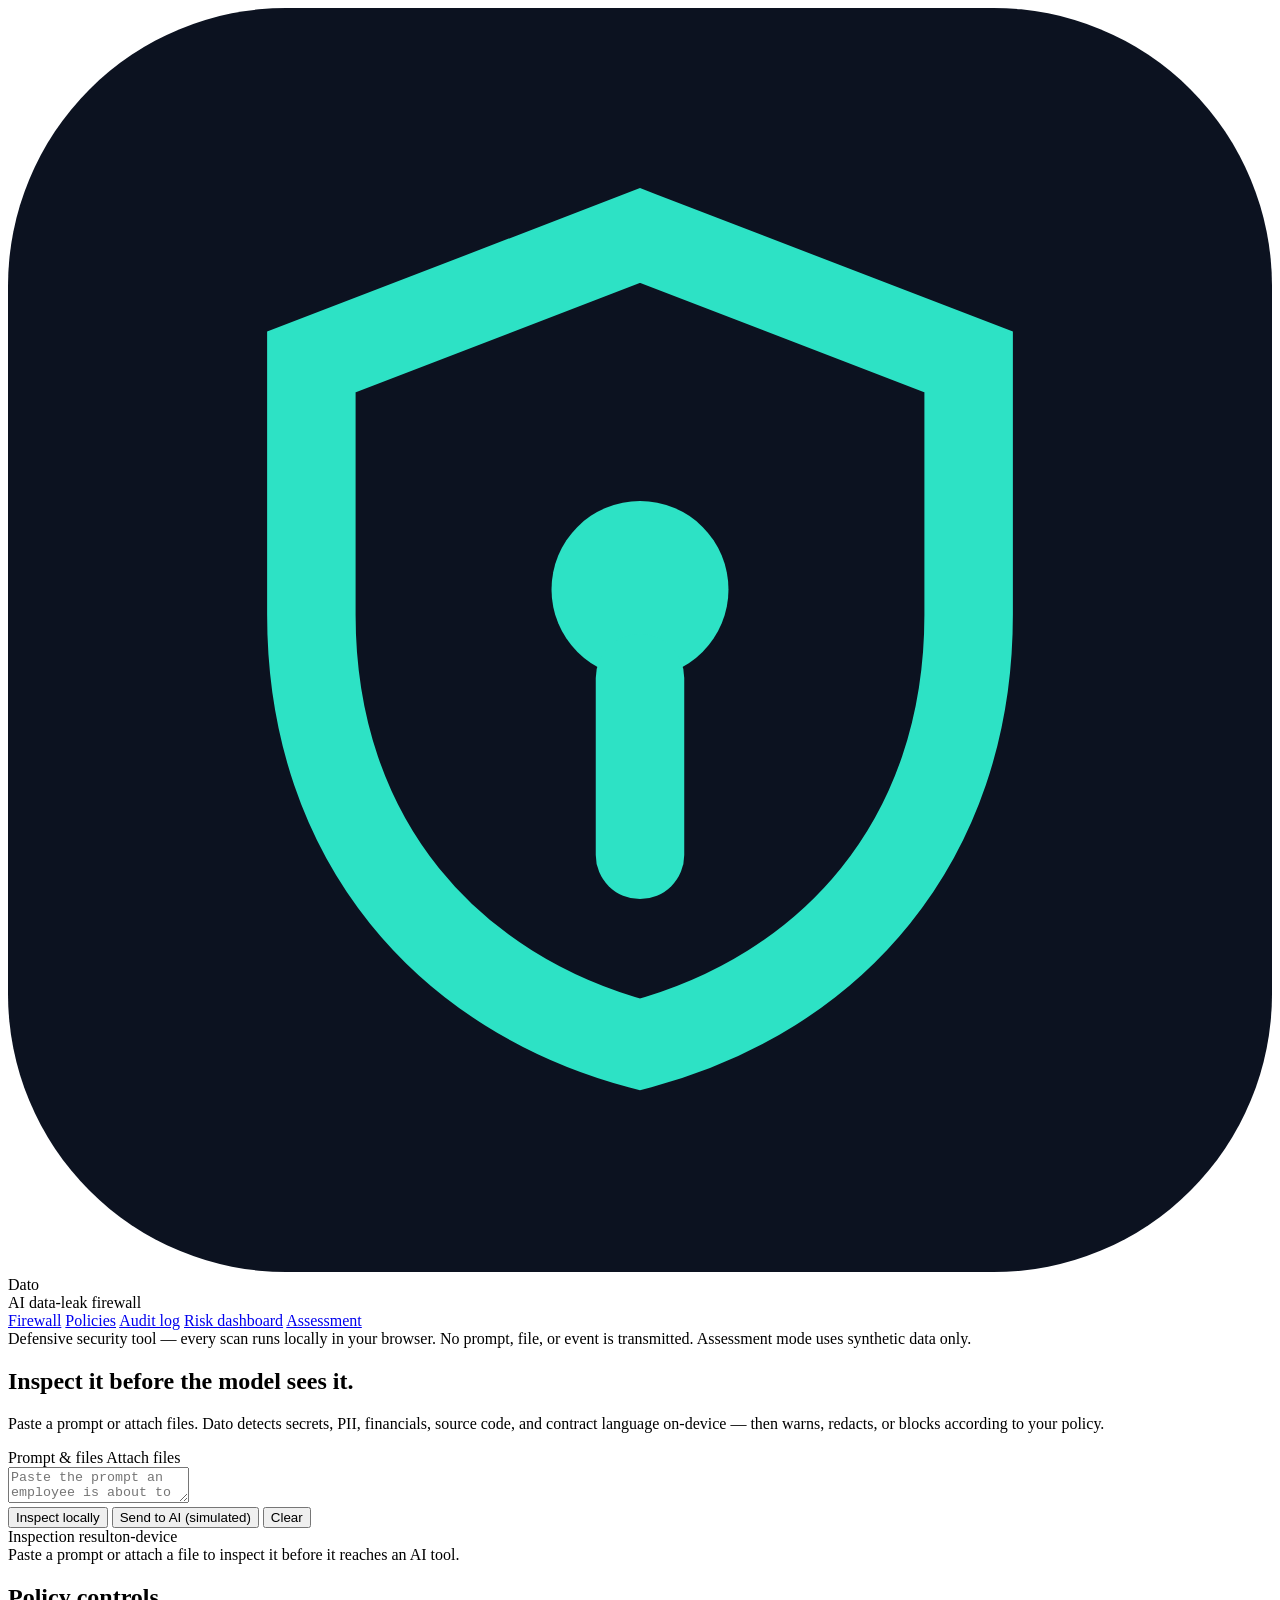
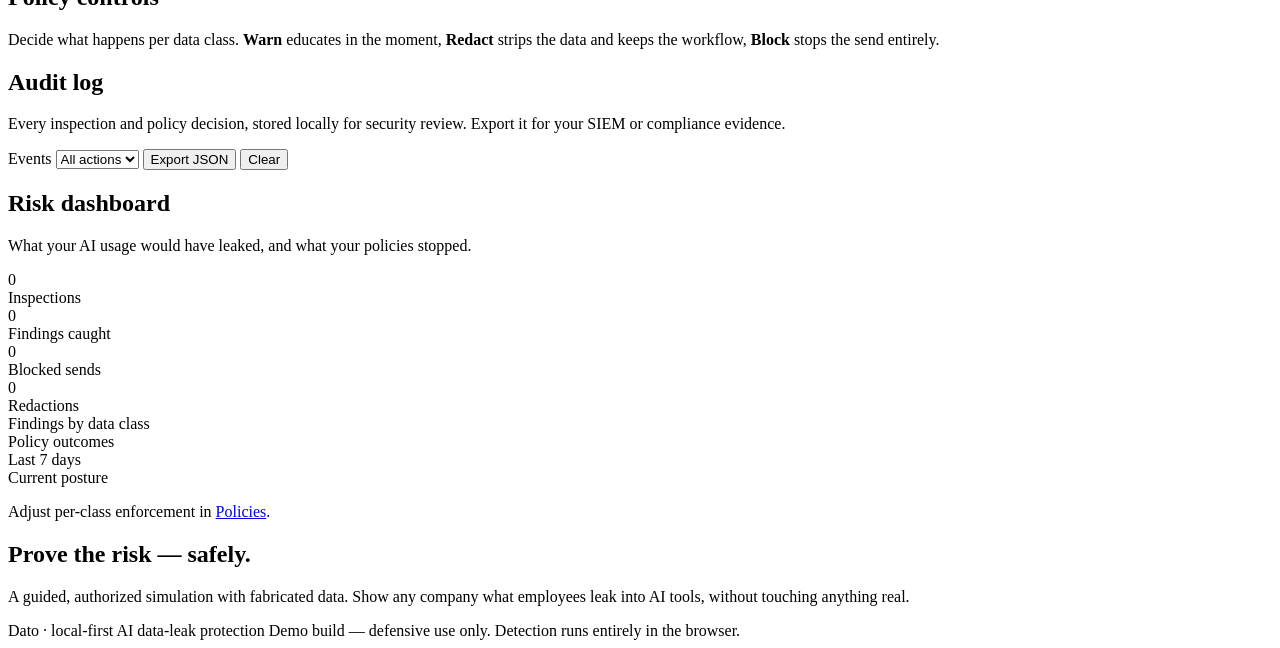
==== index.html @ f13fcc99 "Rename 1-index.html to index.html" ====
<!DOCTYPE html>
<html lang="en">
<head>
<meta charset="UTF-8">
<meta name="viewport" content="width=device-width, initial-scale=1.0">
<title>Dato — AI Data-Leak Firewall</title>
<meta name="description" content="Dato inspects prompts and files locally and stops confidential data before it reaches AI tools. Defensive, local-first, audit-ready.">
<link rel="icon" href="data:image/svg+xml,<svg xmlns='http://www.w3.org/2000/svg' viewBox='0 0 100 100'><rect width='100' height='100' rx='22' fill='%23070b14'/><path d='M50 18l26 10v20c0 18-11 30-26 34-15-4-26-16-26-34V28z' fill='none' stroke='%232de2c5' stroke-width='7'/><circle cx='50' cy='46' r='7' fill='%232de2c5'/><path d='M50 53v14' stroke='%232de2c5' stroke-width='7' stroke-linecap='round'/></svg>">
<link rel="stylesheet" href="styles.css">
</head>
<body>
<div class="bg-grid" aria-hidden="true"></div>

<header class="topbar">
  <div class="brand">
    <svg class="brand-mark" viewBox="0 0 100 100" aria-hidden="true">
      <rect width="100" height="100" rx="22" fill="#0c1220"/>
      <path d="M50 18l26 10v20c0 18-11 30-26 34-15-4-26-16-26-34V28z" fill="none" stroke="#2de2c5" stroke-width="7"/>
      <circle cx="50" cy="46" r="7" fill="#2de2c5"/>
      <path d="M50 53v14" stroke="#2de2c5" stroke-width="7" stroke-linecap="round"/>
    </svg>
    <div>
      <div class="brand-name">Dato</div>
      <div class="brand-tag">AI data-leak firewall</div>
    </div>
  </div>
  <nav class="nav">
    <a href="#firewall" id="nav-firewall" class="nav-link active">Firewall</a>
    <a href="#policies" id="nav-policies" class="nav-link">Policies</a>
    <a href="#activity" id="nav-activity" class="nav-link">Audit log</a>
    <a href="#dashboard" id="nav-dashboard" class="nav-link">Risk dashboard</a>
    <a href="#assessment" id="nav-assessment" class="nav-link nav-cta">Assessment</a>
  </nav>
</header>

<div class="safety-strip">
  <span class="pulse-dot"></span>
  Defensive security tool — every scan runs locally in your browser. No prompt, file, or event is transmitted. Assessment mode uses synthetic data only.
</div>

<main class="main">

  <!-- FIREWALL -->
  <section id="view-firewall" class="view active">
    <div class="view-head">
      <h1>Inspect it before the model sees it.</h1>
      <p class="lede">Paste a prompt or attach files. Dato detects secrets, PII, financials, source code, and contract language on-device — then warns, redacts, or blocks according to your policy.</p>
    </div>
    <div class="console-grid">
      <div class="panel">
        <div class="panel-head">
          <span class="panel-title">Prompt &amp; files</span>
          <label class="btn btn-ghost">
            Attach files
            <input type="file" id="file-input" multiple hidden
              accept=".txt,.md,.markdown,.csv,.json,.js,.ts,.py,.java,.go,.rb,.sh,.yaml,.yml,.xml,.html,.css,.sql,.log,.env,.ini,.cfg,.conf">
          </label>
        </div>
        <textarea id="prompt-input" class="prompt-input" spellcheck="false"
          placeholder="Paste the prompt an employee is about to send to ChatGPT, Claude, or any AI tool…"></textarea>
        <div id="attachments" class="attachments"></div>
        <div class="console-actions">
          <button id="scan-btn" class="btn btn-primary">Inspect locally</button>
          <button id="send-btn" class="btn btn-secondary">Send to AI (simulated)</button>
          <button id="clear-btn" class="btn btn-ghost">Clear</button>
        </div>
      </div>
      <div class="panel">
        <div class="panel-head"><span class="panel-title">Inspection result</span><span class="local-badge">on-device</span></div>
        <div id="scan-result" class="scan-result">
          <div class="empty-state">Paste a prompt or attach a file to inspect it before it reaches an AI tool.</div>
        </div>
      </div>
    </div>
  </section>

  <!-- POLICIES -->
  <section id="view-policies" class="view">
    <div class="view-head">
      <h1>Policy controls</h1>
      <p class="lede">Decide what happens per data class. <b>Warn</b> educates in the moment, <b>Redact</b> strips the data and keeps the workflow, <b>Block</b> stops the send entirely.</p>
    </div>
    <div class="panel"><div id="policy-list"></div></div>
  </section>

  <!-- ACTIVITY -->
  <section id="view-activity" class="view">
    <div class="view-head">
      <h1>Audit log</h1>
      <p class="lede">Every inspection and policy decision, stored locally for security review. Export it for your SIEM or compliance evidence.</p>
    </div>
    <div class="panel">
      <div class="panel-head">
        <span class="panel-title">Events</span>
        <span class="toolbar">
          <select id="activity-filter" class="select">
            <option value="all">All actions</option>
            <option value="block">Blocked</option>
            <option value="warn">Warned</option>
            <option value="redact">Redacted</option>
            <option value="allowed-clean">Clean</option>
          </select>
          <button id="export-log" class="btn btn-ghost">Export JSON</button>
          <button id="clear-log" class="btn btn-ghost danger">Clear</button>
        </span>
      </div>
      <div id="activity-list"></div>
    </div>
  </section>

  <!-- DASHBOARD -->
  <section id="view-dashboard" class="view">
    <div class="view-head">
      <h1>Risk dashboard</h1>
      <p class="lede">What your AI usage would have leaked, and what your policies stopped.</p>
    </div>
    <div class="stat-grid">
      <div class="stat-card"><div class="stat-num" id="stat-scans">0</div><div class="stat-label">Inspections</div></div>
      <div class="stat-card"><div class="stat-num" id="stat-findings">0</div><div class="stat-label">Findings caught</div></div>
      <div class="stat-card stat-block"><div class="stat-num" id="stat-blocked">0</div><div class="stat-label">Blocked sends</div></div>
      <div class="stat-card stat-redact"><div class="stat-num" id="stat-redacted">0</div><div class="stat-label">Redactions</div></div>
    </div>
    <div class="dash-grid">
      <div class="panel">
        <div class="panel-head"><span class="panel-title">Findings by data class</span></div>
        <div id="cat-bars" class="bars"></div>
      </div>
      <div class="panel">
        <div class="panel-head"><span class="panel-title">Policy outcomes</span></div>
        <div class="donut-wrap">
          <div id="action-donut" class="donut"></div>
          <div id="donut-legend" class="legend"></div>
        </div>
      </div>
      <div class="panel">
        <div class="panel-head"><span class="panel-title">Last 7 days</span></div>
        <div id="week-bars" class="week-bars"></div>
      </div>
      <div class="panel">
        <div class="panel-head"><span class="panel-title">Current posture</span></div>
        <div id="posture-line" class="posture"></div>
        <p class="posture-note">Adjust per-class enforcement in <a href="#policies" onclick="document.getElementById('nav-policies').click();return false;">Policies</a>.</p>
      </div>
    </div>
  </section>

  <!-- ASSESSMENT -->
  <section id="view-assessment" class="view">
    <div class="view-head">
      <h1>Prove the risk — safely.</h1>
      <p class="lede">A guided, authorized simulation with fabricated data. Show any company what employees leak into AI tools, without touching anything real.</p>
    </div>
    <div class="progress"><div id="assess-progress-fill" class="progress-fill"></div></div>
    <div id="assessment-stage"></div>
  </section>

</main>

<footer class="footer">
  <span>Dato · local-first AI data-leak protection</span>
  <span class="footer-note">Demo build — defensive use only. Detection runs entirely in the browser.</span>
</footer>

<script src="detectors.js"></script>
<script src="app.js"></script>
<script src="assessment.js"></script>
</body>
</html>
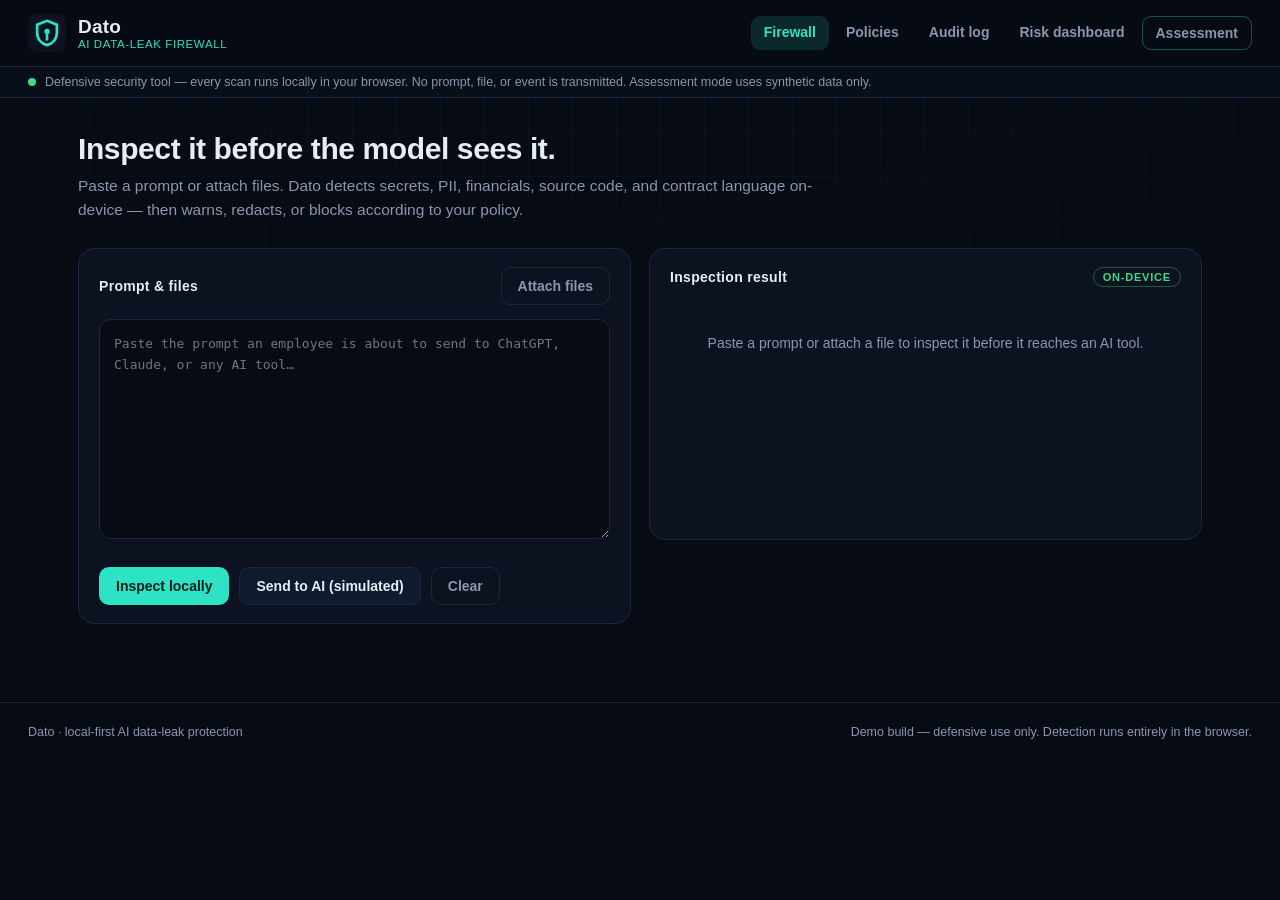
==== commit 36002c83: "Add planning docs and finish the web app. Co-Authored-By: Claude Sonnet 5.5 <noreply@anthropic.com>" ====
--- a/index.html
+++ b/index.html
@@ -56,18 +56,20 @@
               accept=".txt,.md,.markdown,.csv,.json,.js,.ts,.py,.java,.go,.rb,.sh,.yaml,.yml,.xml,.html,.css,.sql,.log,.env,.ini,.cfg,.conf">
           </label>
         </div>
-        <textarea id="prompt-input" class="prompt-input" spellcheck="false"
+        <label for="prompt-input" class="sr-only">Prompt to inspect</label>
+        <textarea id="prompt-input" class="prompt-input" spellcheck="false" aria-describedby="form-error"
           placeholder="Paste the prompt an employee is about to send to ChatGPT, Claude, or any AI tool…"></textarea>
+        <p id="form-error" class="form-error" role="alert" hidden></p>
         <div id="attachments" class="attachments"></div>
         <div class="console-actions">
-          <button id="scan-btn" class="btn btn-primary">Inspect locally</button>
+          <button id="scan-btn" class="btn btn-primary" title="Shortcut: Ctrl/Cmd + Enter">Inspect locally</button>
           <button id="send-btn" class="btn btn-secondary">Send to AI (simulated)</button>
           <button id="clear-btn" class="btn btn-ghost">Clear</button>
         </div>
       </div>
       <div class="panel">
         <div class="panel-head"><span class="panel-title">Inspection result</span><span class="local-badge">on-device</span></div>
-        <div id="scan-result" class="scan-result">
+        <div id="scan-result" class="scan-result" aria-live="polite">
           <div class="empty-state">Paste a prompt or attach a file to inspect it before it reaches an AI tool.</div>
         </div>
       </div>
@@ -81,6 +83,10 @@
       <p class="lede">Decide what happens per data class. <b>Warn</b> educates in the moment, <b>Redact</b> strips the data and keeps the workflow, <b>Block</b> stops the send entirely.</p>
     </div>
     <div class="panel"><div id="policy-list"></div></div>
+    <div class="reset-row">
+      <button id="reset-all" class="btn btn-ghost danger">Reset everything</button>
+      <span class="reset-note">Restores default policies, clears the audit log and the prompt box.</span>
+    </div>
   </section>
 
   <!-- ACTIVITY -->
@@ -114,6 +120,7 @@
       <h1>Risk dashboard</h1>
       <p class="lede">What your AI usage would have leaked, and what your policies stopped.</p>
     </div>
+    <p id="dash-empty" class="empty-state dash-empty" hidden>No data yet. Inspect a prompt on the Firewall tab and this dashboard fills in.</p>
     <div class="stat-grid">
       <div class="stat-card"><div class="stat-num" id="stat-scans">0</div><div class="stat-label">Inspections</div></div>
       <div class="stat-card"><div class="stat-num" id="stat-findings">0</div><div class="stat-label">Findings caught</div></div>
@@ -139,7 +146,7 @@
       <div class="panel">
         <div class="panel-head"><span class="panel-title">Current posture</span></div>
         <div id="posture-line" class="posture"></div>
-        <p class="posture-note">Adjust per-class enforcement in <a href="#policies" onclick="document.getElementById('nav-policies').click();return false;">Policies</a>.</p>
+        <p class="posture-note">Adjust per-class enforcement in <a href="#policies" id="goto-policies">Policies</a>.</p>
       </div>
     </div>
   </section>
--- a/styles.css
+++ b/styles.css
@@ -0,0 +1,316 @@
+/* Dato — brand system: deep-ink console, signal teal, amber, red */
+:root {
+  --bg: #070b14;
+  --panel: #0c1220;
+  --panel-2: #101a2e;
+  --line: #1b2740;
+  --text: #e6edf7;
+  --muted: #8a97ac;
+  --teal: #2de2c5;
+  --teal-dim: rgba(45, 226, 197, 0.14);
+  --amber: #ffb020;
+  --red: #ff4d5e;
+  --violet: #7c5cff;
+  --green: #3ddc84;
+  --mono: "SFMono-Regular", ui-monospace, "JetBrains Mono", Menlo, Consolas, monospace;
+}
+* { box-sizing: border-box; }
+html, body { margin: 0; padding: 0; }
+body {
+  background: var(--bg);
+  color: var(--text);
+  font-family: -apple-system, BlinkMacSystemFont, "Segoe UI", Inter, Roboto, Helvetica, Arial, sans-serif;
+  min-height: 100vh;
+}
+.bg-grid {
+  position: fixed; inset: 0; pointer-events: none; z-index: 0;
+  background-image:
+    linear-gradient(rgba(45,226,197,0.045) 1px, transparent 1px),
+    linear-gradient(90deg, rgba(45,226,197,0.045) 1px, transparent 1px);
+  background-size: 44px 44px;
+  mask-image: radial-gradient(ellipse 90% 60% at 50% 0%, black 30%, transparent 75%);
+}
+
+/* Top bar */
+.topbar {
+  position: sticky; top: 0; z-index: 20;
+  display: flex; align-items: center; justify-content: space-between; gap: 16px;
+  padding: 14px 28px;
+  background: rgba(7, 11, 20, 0.82);
+  backdrop-filter: blur(12px);
+  border-bottom: 1px solid var(--line);
+}
+.brand { display: flex; align-items: center; gap: 12px; }
+.brand-mark { width: 38px; height: 38px; }
+.brand-name { font-weight: 800; font-size: 19px; letter-spacing: 0.2px; }
+.brand-tag { font-size: 11.5px; color: var(--teal); letter-spacing: 0.6px; text-transform: uppercase; }
+.nav { display: flex; gap: 4px; flex-wrap: wrap; }
+.nav-link {
+  color: var(--muted); text-decoration: none; font-size: 14px; font-weight: 600;
+  padding: 8px 13px; border-radius: 9px; transition: all 0.15s;
+}
+.nav-link:hover { color: var(--text); background: var(--panel-2); }
+.nav-link.active { color: var(--teal); background: var(--teal-dim); }
+.nav-cta { border: 1px solid rgba(45,226,197,0.35); }
+
+.safety-strip {
+  position: relative; z-index: 1;
+  display: flex; align-items: center; gap: 9px;
+  font-size: 12.5px; color: var(--muted);
+  padding: 8px 28px; border-bottom: 1px solid var(--line);
+  background: rgba(12, 18, 32, 0.6);
+}
+.pulse-dot {
+  width: 8px; height: 8px; border-radius: 50%; background: var(--green);
+  box-shadow: 0 0 0 0 rgba(61, 220, 132, 0.5); animation: pulse 2.4s infinite; flex: none;
+}
+@keyframes pulse { 70% { box-shadow: 0 0 0 9px rgba(61,220,132,0); } 100% { box-shadow: 0 0 0 0 rgba(61,220,132,0); } }
+
+.main { position: relative; z-index: 1; max-width: 1180px; margin: 0 auto; padding: 34px 28px 60px; }
+.view { display: none; }
+.view.active { display: block; animation: rise 0.25s ease; }
+@keyframes rise { from { opacity: 0; transform: translateY(6px); } }
+
+.view-head h1 { font-size: 30px; margin: 0 0 8px; letter-spacing: -0.4px; }
+.lede { color: var(--muted); font-size: 15.5px; max-width: 760px; margin: 0 0 26px; line-height: 1.55; }
+
+/* Panels */
+.panel {
+  background: var(--panel); border: 1px solid var(--line); border-radius: 16px;
+  padding: 18px 20px; margin-bottom: 18px;
+}
+.panel-head { display: flex; align-items: center; justify-content: space-between; margin-bottom: 14px; gap: 10px; flex-wrap: wrap; }
+.panel-title { font-weight: 700; font-size: 14px; letter-spacing: 0.3px; }
+.local-badge {
+  font-size: 11px; font-weight: 700; color: var(--green); letter-spacing: 0.8px; text-transform: uppercase;
+  border: 1px solid rgba(61,220,132,0.35); padding: 3px 9px; border-radius: 20px;
+}
+.toolbar { display: flex; gap: 8px; align-items: center; }
+
+/* Buttons */
+.btn {
+  font: inherit; font-size: 14px; font-weight: 700; cursor: pointer;
+  border-radius: 10px; padding: 10px 16px; border: 1px solid transparent;
+  transition: all 0.15s; display: inline-flex; align-items: center; gap: 7px;
+}
+.btn-primary { background: var(--teal); color: #052018; }
+.btn-primary:hover { filter: brightness(1.1); }
+.btn-secondary { background: var(--panel-2); color: var(--text); border-color: var(--line); }
+.btn-secondary:hover:not(:disabled) { border-color: var(--teal); color: var(--teal); }
+.btn-ghost { background: transparent; color: var(--muted); border-color: var(--line); }
+.btn-ghost:hover { color: var(--text); border-color: var(--muted); }
+.btn-ghost.danger:hover { color: var(--red); border-color: var(--red); }
+.btn:disabled { opacity: 0.45; cursor: not-allowed; }
+
+/* Console */
+.console-grid { display: grid; grid-template-columns: 1fr 1fr; gap: 18px; align-items: start; }
+@media (max-width: 900px) { .console-grid { grid-template-columns: 1fr; } }
+.prompt-input {
+  width: 100%; min-height: 220px; resize: vertical;
+  background: var(--bg); color: var(--text);
+  border: 1px solid var(--line); border-radius: 12px;
+  font-family: var(--mono); font-size: 13px; line-height: 1.6;
+  padding: 14px; outline: none;
+}
+.prompt-input:focus { border-color: var(--teal); box-shadow: 0 0 0 3px var(--teal-dim); }
+.attachments { display: flex; flex-wrap: wrap; gap: 8px; margin-top: 10px; }
+.chip {
+  display: inline-flex; align-items: center; gap: 6px;
+  background: var(--panel-2); border: 1px solid var(--line); color: var(--muted);
+  font-size: 12.5px; padding: 5px 10px; border-radius: 20px;
+}
+.chip-x { background: none; border: none; color: var(--muted); cursor: pointer; font-size: 15px; padding: 0 2px; }
+.chip-x:hover { color: var(--red); }
+.console-actions { display: flex; gap: 10px; margin-top: 14px; flex-wrap: wrap; }
+
+.scan-result { min-height: 220px; }
+.empty-state { color: var(--muted); font-size: 14px; padding: 34px 10px; text-align: center; }
+
+/* Verdicts */
+.verdict { border-radius: 12px; padding: 14px 16px; margin-bottom: 16px; border: 1px solid; }
+.verdict-title { font-weight: 800; font-size: 15px; margin-bottom: 3px; }
+.verdict-sub { font-size: 13px; opacity: 0.85; line-height: 1.5; }
+.verdict-allow { background: rgba(61,220,132,0.08); border-color: rgba(61,220,132,0.4); color: var(--green); }
+.verdict-warn { background: rgba(255,176,32,0.08); border-color: rgba(255,176,32,0.4); color: var(--amber); }
+.verdict-redact { background: rgba(124,92,255,0.09); border-color: rgba(124,92,255,0.45); color: #b8a8ff; }
+.verdict-block { background: rgba(255,77,94,0.08); border-color: rgba(255,77,94,0.45); color: var(--red); }
+
+/* Findings */
+.findings { display: flex; flex-direction: column; gap: 12px; }
+.finding-group { border: 1px solid var(--line); border-radius: 12px; padding: 12px 14px; background: var(--bg); }
+.finding-cat { display: flex; align-items: center; gap: 8px; font-weight: 700; font-size: 13.5px; margin-bottom: 9px; }
+.finding-cat .count { color: var(--muted); font-weight: 600; }
+.cat-dot { width: 9px; height: 9px; border-radius: 3px; display: inline-block; flex: none; }
+.cat-secrets { background: var(--red); } .cat-pii { background: var(--amber); }
+.cat-financial { background: var(--violet); } .cat-source { background: var(--teal); }
+.cat-contract { background: #4da3ff; }
+.cat-bg-secrets { background: var(--red); } .cat-bg-pii { background: var(--amber); }
+.cat-bg-financial { background: var(--violet); } .cat-bg-source { background: var(--teal); }
+.cat-bg-contract { background: #4da3ff; }
+.finding { display: flex; align-items: center; gap: 10px; padding: 7px 9px; border-radius: 8px; font-size: 13px; }
+.finding:hover { background: var(--panel-2); }
+.finding-label { flex: 1; }
+.sev {
+  font-size: 10px; font-weight: 800; letter-spacing: 0.7px; padding: 2px 7px; border-radius: 5px; flex: none;
+}
+.sev-critical { background: rgba(255,77,94,0.16); color: var(--red); }
+.sev-high { background: rgba(255,176,32,0.14); color: var(--amber); }
+.sev-medium { background: rgba(124,92,255,0.16); color: #b8a8ff; }
+.sev-low { background: rgba(138,151,172,0.16); color: var(--muted); }
+.masked { font-family: var(--mono); font-size: 11.5px; color: var(--muted); background: var(--panel-2); padding: 3px 8px; border-radius: 6px; }
+
+.policy-tag { font-size: 10.5px; font-weight: 800; letter-spacing: 0.6px; text-transform: uppercase; padding: 3px 9px; border-radius: 14px; margin-left: auto; }
+.policy-allow { background: rgba(61,220,132,0.12); color: var(--green); }
+.policy-warn { background: rgba(255,176,32,0.13); color: var(--amber); }
+.policy-redact { background: rgba(124,92,255,0.16); color: #b8a8ff; }
+.policy-block { background: rgba(255,77,94,0.14); color: var(--red); }
+
+.redacted-box { margin-top: 16px; border: 1px solid rgba(124,92,255,0.4); border-radius: 12px; padding: 14px; background: rgba(124,92,255,0.05); }
+.redacted-head { font-weight: 700; font-size: 13px; color: #b8a8ff; margin-bottom: 8px; }
+.redacted-text {
+  font-family: var(--mono); font-size: 12px; line-height: 1.6; white-space: pre-wrap; word-break: break-word;
+  background: var(--bg); border: 1px solid var(--line); border-radius: 8px; padding: 12px; max-height: 260px; overflow: auto; margin: 0 0 10px;
+}
+
+/* Policies */
+.policy-row {
+  display: flex; align-items: center; justify-content: space-between; gap: 14px;
+  padding: 15px 4px; border-bottom: 1px solid var(--line); flex-wrap: wrap;
+}
+.policy-row:last-child { border-bottom: none; }
+.policy-info { display: flex; align-items: center; gap: 12px; }
+.policy-name { font-weight: 700; font-size: 14.5px; }
+.policy-desc { color: var(--muted); font-size: 12.5px; margin-top: 2px; }
+.segmented { display: flex; border: 1px solid var(--line); border-radius: 10px; overflow: hidden; }
+.seg-btn {
+  font: inherit; font-size: 12.5px; font-weight: 700; background: transparent; color: var(--muted);
+  border: none; padding: 8px 15px; cursor: pointer; border-right: 1px solid var(--line);
+}
+.seg-btn:last-child { border-right: none; }
+.seg-btn:hover { color: var(--text); }
+.seg-btn.active.seg-allow { background: rgba(61,220,132,0.15); color: var(--green); }
+.seg-btn.active.seg-warn { background: rgba(255,176,32,0.15); color: var(--amber); }
+.seg-btn.active.seg-redact { background: rgba(124,92,255,0.18); color: #b8a8ff; }
+.seg-btn.active.seg-block { background: rgba(255,77,94,0.15); color: var(--red); }
+
+/* Log table */
+.log-table { width: 100%; border-collapse: collapse; font-size: 13px; }
+.log-table th {
+  text-align: left; color: var(--muted); font-size: 11px; text-transform: uppercase; letter-spacing: 0.8px;
+  padding: 9px 10px; border-bottom: 1px solid var(--line);
+}
+.log-table td { padding: 10px; border-bottom: 1px solid var(--line); }
+.log-table tr:hover td { background: var(--panel-2); }
+.mono { font-family: var(--mono); font-size: 12px; color: var(--muted); }
+.action-tag { font-size: 11px; font-weight: 800; letter-spacing: 0.5px; padding: 3px 9px; border-radius: 12px; text-transform: uppercase; }
+.action-block { background: rgba(255,77,94,0.14); color: var(--red); }
+.action-warn { background: rgba(255,176,32,0.13); color: var(--amber); }
+.action-redact { background: rgba(124,92,255,0.16); color: #b8a8ff; }
+.action-allowed-clean, .action-allow { background: rgba(61,220,132,0.12); color: var(--green); }
+.action-sent-send, .action-sent-redacted { background: rgba(45,226,197,0.13); color: var(--teal); }
+.select {
+  font: inherit; font-size: 13px; background: var(--panel-2); color: var(--text);
+  border: 1px solid var(--line); border-radius: 9px; padding: 8px 10px;
+}
+
+/* Dashboard */
+.stat-grid { display: grid; grid-template-columns: repeat(4, 1fr); gap: 14px; margin-bottom: 18px; }
+@media (max-width: 800px) { .stat-grid { grid-template-columns: repeat(2, 1fr); } }
+.stat-card { background: var(--panel); border: 1px solid var(--line); border-radius: 14px; padding: 18px; }
+.stat-num { font-size: 32px; font-weight: 800; letter-spacing: -0.5px; }
+.stat-label { color: var(--muted); font-size: 12.5px; margin-top: 3px; }
+.stat-block .stat-num { color: var(--red); }
+.stat-redact .stat-num { color: #b8a8ff; }
+.dash-grid { display: grid; grid-template-columns: 1fr 1fr; gap: 18px; }
+@media (max-width: 900px) { .dash-grid { grid-template-columns: 1fr; } }
+.bars { display: flex; flex-direction: column; gap: 12px; padding: 4px 0; }
+.bar-row { display: flex; align-items: center; gap: 12px; font-size: 13px; }
+.bar-label { width: 210px; display: flex; align-items: center; gap: 8px; color: var(--muted); flex: none; }
+.bar-track { flex: 1; height: 10px; background: var(--bg); border-radius: 6px; overflow: hidden; }
+.bar-fill { display: block; height: 100%; border-radius: 6px; transition: width 0.4s ease; }
+.bar-num { width: 30px; text-align: right; font-weight: 700; flex: none; }
+.donut-wrap { display: flex; align-items: center; gap: 22px; padding: 8px 4px; flex-wrap: wrap; }
+.donut { width: 130px; height: 130px; border-radius: 50%; position: relative; flex: none; }
+.donut::after { content: ""; position: absolute; inset: 24px; background: var(--panel); border-radius: 50%; }
+.legend { display: flex; flex-direction: column; gap: 9px; font-size: 13.5px; color: var(--muted); }
+.legend-item { display: flex; align-items: center; gap: 8px; }
+.legend-item b { color: var(--text); }
+.legend-dot { width: 10px; height: 10px; border-radius: 3px; }
+.week-bars { display: flex; align-items: flex-end; gap: 10px; height: 130px; padding: 8px 4px 0; }
+.day-col { flex: 1; display: flex; flex-direction: column; align-items: center; gap: 6px; height: 100%; justify-content: flex-end; }
+.day-bar { width: 100%; max-width: 34px; background: linear-gradient(180deg, var(--teal), rgba(45,226,197,0.35)); border-radius: 6px 6px 2px 2px; min-height: 3px; }
+.day-label { font-size: 11px; color: var(--muted); }
+.posture { display: flex; flex-wrap: wrap; gap: 7px; }
+.posture .policy-tag { margin-left: 0; }
+.posture-note { color: var(--muted); font-size: 13px; margin-top: 14px; }
+.posture-note a { color: var(--teal); }
+
+/* Assessment */
+.progress { height: 5px; background: var(--panel-2); border-radius: 4px; overflow: hidden; margin-bottom: 20px; }
+.progress-fill { height: 100%; width: 0; background: var(--teal); transition: width 0.4s ease; }
+.assess-card { background: var(--panel); border: 1px solid var(--line); border-radius: 16px; padding: 26px 28px; }
+.assess-kicker { color: var(--teal); font-size: 12px; font-weight: 800; letter-spacing: 1.1px; text-transform: uppercase; margin-bottom: 8px; }
+.assess-card h3 { margin: 0 0 10px; font-size: 23px; letter-spacing: -0.3px; }
+.assess-card p { color: var(--muted); line-height: 1.6; font-size: 14.5px; }
+.assess-card p b, .assess-card li b { color: var(--text); }
+.assess-list { color: var(--muted); line-height: 1.8; font-size: 14.5px; margin: 0 0 20px; padding-left: 20px; }
+.assess-task { font-style: italic; }
+.compare { display: grid; grid-template-columns: 1fr 1fr; gap: 14px; margin: 18px 0; }
+@media (max-width: 700px) { .compare { grid-template-columns: 1fr; } }
+.compare-col { border-radius: 13px; padding: 18px; text-align: center; border: 1px solid; }
+.compare-danger { background: rgba(255,77,94,0.07); border-color: rgba(255,77,94,0.35); }
+.compare-safe { background: rgba(45,226,197,0.06); border-color: rgba(45,226,197,0.35); }
+.compare-head { font-size: 12px; font-weight: 800; letter-spacing: 1px; text-transform: uppercase; color: var(--muted); }
+.compare-big { font-size: 42px; font-weight: 800; margin: 6px 0 2px; }
+.compare-danger .compare-big { color: var(--red); }
+.compare-safe .compare-big { color: var(--teal); }
+.compare-sub { font-size: 12.5px; color: var(--muted); }
+.prompt-preview { margin: 16px 0; }
+.prompt-preview-head { font-size: 12px; font-weight: 700; color: var(--muted); text-transform: uppercase; letter-spacing: 0.8px; margin-bottom: 7px; }
+.prompt-preview pre {
+  font-family: var(--mono); font-size: 12px; line-height: 1.6; white-space: pre-wrap; word-break: break-word;
+  background: var(--bg); border: 1px solid var(--line); border-radius: 10px; padding: 13px; max-height: 240px; overflow: auto; margin: 0;
+}
+.assess-lesson { background: var(--teal-dim); border: 1px solid rgba(45,226,197,0.3); border-radius: 10px; padding: 12px 14px; font-size: 14px !important; }
+.assess-actions { display: flex; gap: 10px; margin-top: 20px; }
+.chips { display: flex; flex-wrap: wrap; gap: 8px; margin: 14px 0 18px; }
+.chips .chip b { color: var(--text); }
+.recommendations { margin-top: 20px; border: 1px solid var(--line); border-radius: 12px; padding: 16px 18px; background: var(--bg); }
+.rec-head { font-weight: 800; font-size: 13px; letter-spacing: 0.8px; text-transform: uppercase; color: var(--teal); margin-bottom: 8px; }
+.recommendations ol { margin: 0; padding-left: 20px; color: var(--muted); line-height: 1.8; font-size: 14px; }
+.recommendations li b { color: var(--text); }
+
+.footer {
+  position: relative; z-index: 1;
+  display: flex; justify-content: space-between; gap: 12px; flex-wrap: wrap;
+  padding: 22px 28px; border-top: 1px solid var(--line);
+  color: var(--muted); font-size: 12.5px;
+}
+@media (max-width: 720px) {
+  .topbar { flex-direction: column; align-items: flex-start; padding: 12px 16px; }
+  .main { padding: 24px 16px 48px; }
+  .safety-strip { padding: 8px 16px; }
+  .view-head h1 { font-size: 24px; }
+}
+
+/* ---- States: invalid input, armed confirm, reset ---- */
+.sr-only { position: absolute; width: 1px; height: 1px; overflow: hidden; clip: rect(0 0 0 0); white-space: nowrap; }
+.form-error {
+  margin: 10px 0 0; padding: 10px 12px; font-size: 13.5px; color: var(--red);
+  background: rgba(255,77,94,0.08); border: 1px solid rgba(255,77,94,0.45); border-radius: 10px;
+}
+.form-error[hidden], .dash-empty[hidden] { display: none; }
+.prompt-input.invalid { border-color: var(--red); }
+.btn.armed { color: var(--red); border-color: var(--red); background: rgba(255,77,94,0.08); }
+.reset-row { display: flex; align-items: center; gap: 14px; flex-wrap: wrap; margin-top: 18px; }
+.reset-note { color: var(--muted); font-size: 13px; }
+
+/* ---- Phone ---- */
+.table-scroll { overflow-x: auto; }
+.toolbar { flex-wrap: wrap; }
+@media (max-width: 720px) {
+  .segmented { width: 100%; }
+  .seg-btn { flex: 1; padding: 10px 6px; }
+  .console-actions { flex-wrap: wrap; }
+  .panel { padding: 16px; }
+}
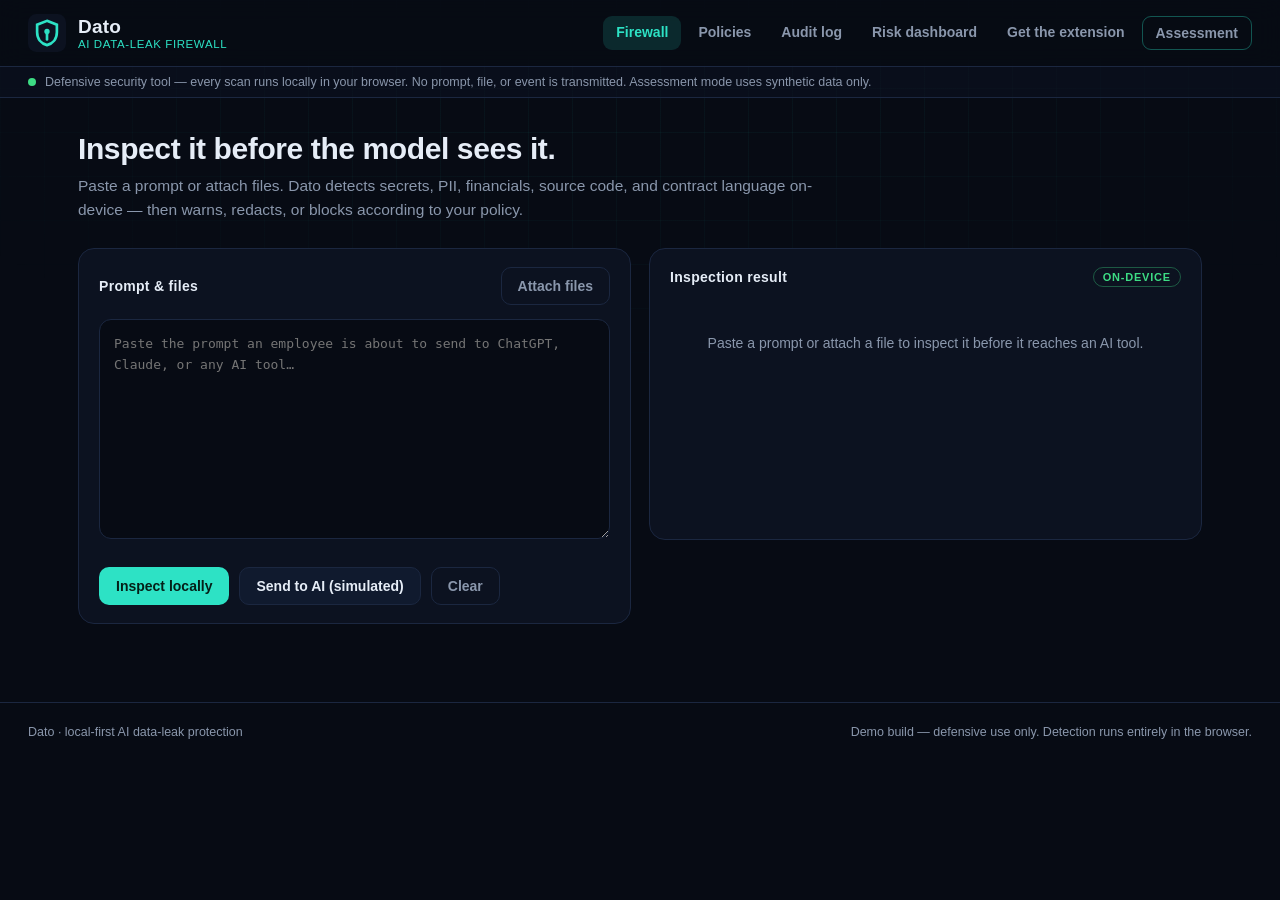
==== commit 162a30e0: "Add a Get the extension tab with a direct download. Co-Authored-By: Claude Opus 5.5 <noreply@anthrop" ====
--- a/index.html
+++ b/index.html
@@ -29,6 +29,7 @@
     <a href="#policies" id="nav-policies" class="nav-link">Policies</a>
     <a href="#activity" id="nav-activity" class="nav-link">Audit log</a>
     <a href="#dashboard" id="nav-dashboard" class="nav-link">Risk dashboard</a>
+    <a href="#install" id="nav-install" class="nav-link">Get the extension</a>
     <a href="#assessment" id="nav-assessment" class="nav-link nav-cta">Assessment</a>
   </nav>
 </header>
@@ -151,6 +152,37 @@
     </div>
   </section>
 
+  <!-- INSTALL -->
+  <section id="view-install" class="view">
+    <div class="view-head">
+      <h1>Put Dato in front of every AI tool.</h1>
+      <p class="lede">The Chrome extension runs the same checks right inside ChatGPT, Claude, and Gemini, and stops the prompt before it sends. Everything stays on the computer.</p>
+    </div>
+    <div class="console-grid">
+      <div class="panel">
+        <div class="panel-head"><span class="panel-title">Install in Chrome</span><span class="local-badge">free · local only</span></div>
+        <p><a class="btn btn-primary" href="dato-extension.zip" download>Download Dato for Chrome</a></p>
+        <ol class="install-steps">
+          <li>Unzip <code>dato-extension.zip</code>. You get a folder called <code>extension</code>.</li>
+          <li>In Chrome, go to <code>chrome://extensions</code>.</li>
+          <li>Turn on <b>Developer mode</b> in the top-right corner.</li>
+          <li>Click <b>Load unpacked</b> and choose the <code>extension</code> folder.</li>
+          <li>Pin Dato from the Extensions menu, then open ChatGPT, Claude, or Gemini and look for <b>Dato · Protected locally</b>.</li>
+        </ol>
+        <p class="posture-note">Keep the folder on your computer. Chrome runs Dato from it.</p>
+      </div>
+      <div class="panel">
+        <div class="panel-head"><span class="panel-title">Quick test</span></div>
+        <p class="posture-note">Paste this fake example into ChatGPT, Claude, or Gemini. Dato should stop it before it sends.</p>
+        <pre class="install-sample">Summarize this fake deployment note:
+AWS_ACCESS_KEY_ID=AKIAIOSFODNN7EXAMPLE
+Customer email: dana@example.com
+Test card: 4111 1111 1111 1111</pre>
+        <p class="posture-note">These are public test values, not real credentials. The extension keeps its own policies in Chrome. It does not send anything to this dashboard.</p>
+      </div>
+    </div>
+  </section>
+
   <!-- ASSESSMENT -->
   <section id="view-assessment" class="view">
     <div class="view-head">
--- a/styles.css
+++ b/styles.css
@@ -314,3 +314,13 @@
   .console-actions { flex-wrap: wrap; }
   .panel { padding: 16px; }
 }
+
+/* Install tab */
+a.btn { display: inline-block; text-decoration: none; }
+.install-steps { color: var(--muted); font-size: 14px; line-height: 1.7; padding-left: 20px; margin: 18px 0 0; }
+.install-steps b, .install-steps code { color: var(--text); }
+.install-sample {
+  background: var(--bg); color: var(--text); border: 1px solid var(--line); border-radius: 12px;
+  font-family: var(--mono); font-size: 12.5px; line-height: 1.6; padding: 14px;
+  white-space: pre-wrap; word-break: break-all; margin: 12px 0;
+}
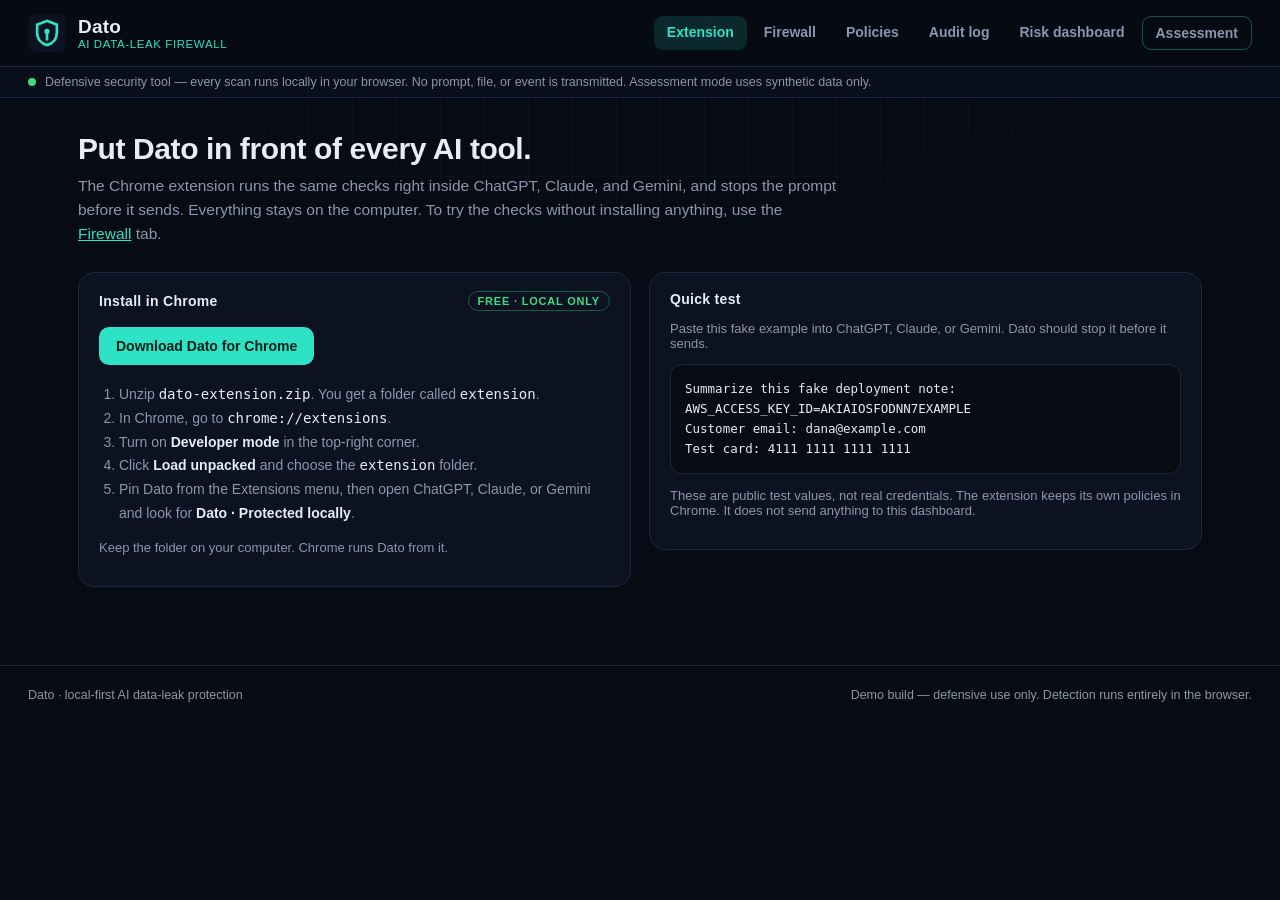
==== commit 40007922: "Make the extension the first page of the site. Co-Authored-By: Claude Opus 5.5 <noreply@anthropic.co" ====
--- a/index.html
+++ b/index.html
@@ -25,11 +25,11 @@
     </div>
   </div>
   <nav class="nav">
-    <a href="#firewall" id="nav-firewall" class="nav-link active">Firewall</a>
+    <a href="#install" id="nav-install" class="nav-link active">Extension</a>
+    <a href="#firewall" id="nav-firewall" class="nav-link">Firewall</a>
     <a href="#policies" id="nav-policies" class="nav-link">Policies</a>
     <a href="#activity" id="nav-activity" class="nav-link">Audit log</a>
     <a href="#dashboard" id="nav-dashboard" class="nav-link">Risk dashboard</a>
-    <a href="#install" id="nav-install" class="nav-link">Get the extension</a>
     <a href="#assessment" id="nav-assessment" class="nav-link nav-cta">Assessment</a>
   </nav>
 </header>
@@ -42,7 +42,7 @@
 <main class="main">
 
   <!-- FIREWALL -->
-  <section id="view-firewall" class="view active">
+  <section id="view-firewall" class="view">
     <div class="view-head">
       <h1>Inspect it before the model sees it.</h1>
       <p class="lede">Paste a prompt or attach files. Dato detects secrets, PII, financials, source code, and contract language on-device — then warns, redacts, or blocks according to your policy.</p>
@@ -153,10 +153,10 @@
   </section>
 
   <!-- INSTALL -->
-  <section id="view-install" class="view">
+  <section id="view-install" class="view active">
     <div class="view-head">
       <h1>Put Dato in front of every AI tool.</h1>
-      <p class="lede">The Chrome extension runs the same checks right inside ChatGPT, Claude, and Gemini, and stops the prompt before it sends. Everything stays on the computer.</p>
+      <p class="lede">The Chrome extension runs the same checks right inside ChatGPT, Claude, and Gemini, and stops the prompt before it sends. Everything stays on the computer. To try the checks without installing anything, use the <a href="#firewall" id="goto-firewall">Firewall</a> tab.</p>
     </div>
     <div class="console-grid">
       <div class="panel">
--- a/styles.css
+++ b/styles.css
@@ -243,7 +243,7 @@
 .posture { display: flex; flex-wrap: wrap; gap: 7px; }
 .posture .policy-tag { margin-left: 0; }
 .posture-note { color: var(--muted); font-size: 13px; margin-top: 14px; }
-.posture-note a { color: var(--teal); }
+.posture-note a, .lede a { color: var(--teal); }
 
 /* Assessment */
 .progress { height: 5px; background: var(--panel-2); border-radius: 4px; overflow: hidden; margin-bottom: 20px; }
